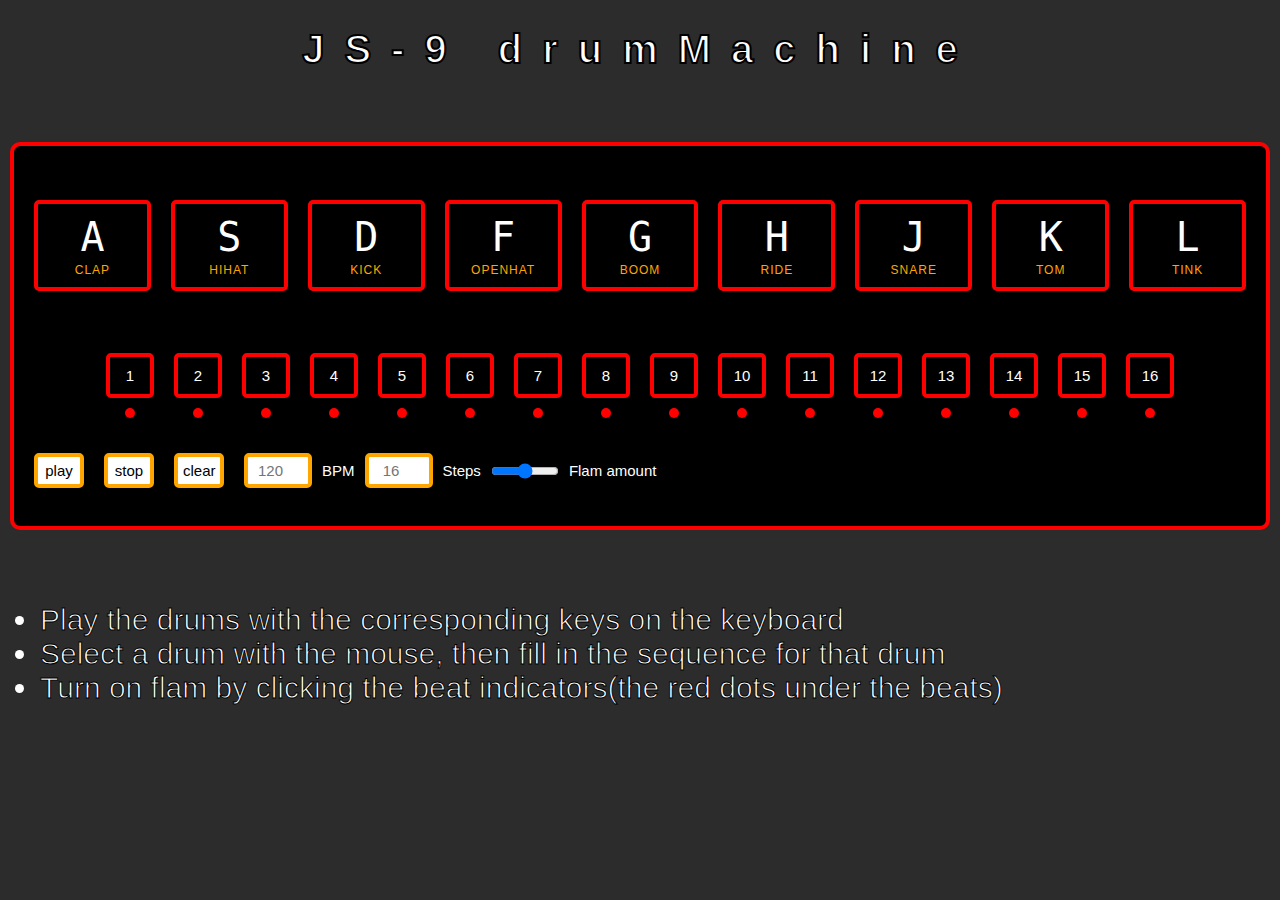
==== drumMachine2/drumMachine2.html @ 5722f447 "drumMachine" ====
<!DOCTYPE html>
<html lang="en">
<head>
    <meta charset="UTF-8">
    <meta name="viewport" content="width=device-width, initial-scale=1.0">
    <link rel="stylesheet" href="style.css">
    <title>JS9 Drum Machine</title>
</head>
<body>

  <h1 id="my-h1">JS-9 drumMachine</h1>

<br>
<br>
<br>
<div id="container2">
        <div class="keys" id="clap">
          <div data-key="65" class="key" id="clap">
            <kbd>A</kbd>
            <span class="sound">clap</span>
          </div>
          <div data-key="83" class="key" id="hihat">
            <kbd>S</kbd>
            <span class="sound">hihat</span>
          </div>
          <div data-key="68" class="key" id="kick">
            <kbd>D</kbd>
            <span class="sound">kick</span>
          </div>
          <div data-key="70" class="key" id="openhat">
            <kbd>F</kbd>
            <span class="sound">openhat</span>
          </div>
          <div data-key="71" class="key" id="boom">
            <kbd>G</kbd>
            <span class="sound">boom</span>
          </div>
          <div data-key="72" class="key" id="ride">
            <kbd>H</kbd>
            <span class="sound">ride</span>
          </div>
          <div data-key="74" class="key" id="snare">
            <kbd>J</kbd>
            <span class="sound">snare</span>
          </div>
          <div data-key="75" class="key" id="tom">
            <kbd>K</kbd>
            <span class="sound">tom</span>
          </div>
          <div data-key="76" class="key" id="tink">
            <kbd>L</kbd>
            <span class="sound">tink</span>
          </div>
        </div>
      <div id="container">        
        <div id='sequencer' class="sequencer">
          <div class='beat-cell'>
            <div class="beat">1</div>
            <div class="beatlight"></div>
          </div>
          <div class='beat-cell'>
            <div class="beat">2</div>
            <div class="beatlight"></div>
          </div>
          <div class='beat-cell'>
            <div class="beat">3</div>
            <div class="beatlight"></div>
          </div>
          <div class='beat-cell'>
            <div class="beat">4</div>
            <div class="beatlight"></div>
          </div>
          <div class='beat-cell'>
            <div class="beat">5</div>
            <div class="beatlight"></div>
          </div>
          <div class='beat-cell'>
            <div class="beat">6</div>
            <div class="beatlight"></div>
          </div>
          <div class='beat-cell'>
            <div class="beat">7</div>
            <div class="beatlight"></div>
          </div>
          <div class='beat-cell'>
            <div class="beat">8</div>
            <div class="beatlight"></div>
          </div>
          <div class='beat-cell'>
            <div class="beat">9</div>
            <div class="beatlight"></div>
          </div>
          <div class='beat-cell'>
            <div class="beat">10</div>
            <div class="beatlight"></div>
          </div>
          <div class='beat-cell'>
            <div class="beat">11</div>
            <div class="beatlight"></div>
          </div>
          <div class='beat-cell'>
            <div class="beat">12</div>
            <div class="beatlight"></div>
          </div>
          <div class='beat-cell'>
            <div class="beat">13</div>
            <div class="beatlight"></div>
          </div>
          <div class='beat-cell'>
            <div class="beat">14</div>
            <div class="beatlight"></div>
          </div>
          <div class='beat-cell'>
            <div class="beat">15</div>
            <div class="beatlight"></div>
          </div>
          <div class='beat-cell'>
            <div class="beat">16</div>
            <div class="beatlight"></div>
          </div>
        </div>
        <div class="transport">
          <button onclick='playBeat()' id='play-btn' class="button play">play</button>
          <button onclick='stopBeat()' class="button stop">stop</button>
          
          <button onclick='clearBeat()' class="button clear-beat">clear</button>
         
          <input type="number" id='bpm' class="button" placeholder="120">BPM</input>
          <input type="number" id='step-length' class="button" min="0" max="32" step="1" placeholder="16">Steps</input>
          <input type="range" id="flam-span" class="button" min="0" max="200" step="1" placeholder="40">Flam amount</input>
      </div>
        </div>
        </div>
     
        
        <audio data-key="65" src="sounds/clap.wav"></audio>
        <audio data-key="83" src="sounds/hihat.wav"></audio>
        <audio data-key="68" src="sounds/kick.wav"></audio>
        <audio data-key="70" src="sounds/openhat.wav"></audio>
        <audio data-key="71" src="sounds/boom.wav"></audio>
        <audio data-key="72" src="sounds/ride.wav"></audio>
        <audio data-key="74" src="sounds/snare.wav"></audio>
        <audio data-key="75" src="sounds/tom.wav"></audio>
        <audio data-key="76" src="sounds/tink.wav"></audio>
      <br>
      <br>
      <br>
        <ul id="my-p1"><li>Play the drums with the corresponding keys on the keyboard</li>
        <li>Select a drum with the mouse, then fill in the sequence for that drum</li>
    <li>Turn on flam by clicking the beat indicators(the red dots under the beats)</li>
        </ul>
      <script src="drumMachine2.js"></script>
</body>
</html>
---- drumMachine2/style.css ----
html {
    font-size: 10px;
    background-color: rgb(44, 44, 44);
  }
  
  body {
    margin: 0;
    padding: 0;
    font-family: sans-serif;
  }
  
  
  .keys {
    display: flex;
    flex: 1;
    min-height: 20vh;
    align-items: center;
    justify-content: center;
  }
  
  .key {
    border: .4rem solid red;
    border-radius: .5rem;
    margin: 1rem;
    font-size: 1.5rem;
    padding: 1rem .5rem;
    transition: all .07s ease;
    width: 10rem;
    text-align: center;
    color: white;
   
    text-shadow: 0 0 .5rem black;
  }
  
  .playing {
    transform: scale(1.1);
    border-color: white;
    box-shadow: 0 0 10rem yellow;
  }
  
  kbd {
    display: block;
    font-size: 4rem;
  }
  
  .sound {
    font-size: 1.2rem;
    text-transform: uppercase;
    letter-spacing: .1rem;
    color: orange;
  }

#container{
  display: inline;
}
#container2{
  border: .4rem solid red;
  border-radius: 1rem;
  margin: 1rem;
  padding: 1rem;
  background-color: black;
}
.sequencer {
    display: grid;
    grid-template-columns: auto auto auto auto auto auto auto auto auto auto auto auto auto auto auto auto;
    min-height: 10vh;
    font-size: 4rem;
    align-items: center;
    justify-content: center;

    
  }
  .transport {
    display: flex;
    flex: 10;
    min-height: 10vh;
    color: white;
    font-size: 1.5rem;
    align-items: center;
    justify-content: left;
  }
  .beat {
    border: .4rem solid red;
    border-radius: .5rem;
    margin: 1rem;
    font-size: 1.5rem;
    padding: 1rem .5rem;
    transition: all .07s ease;
    width: 3rem;
    text-align: center;
    color: white;
    background-color: black;
    text-shadow: 0 0 .5rem black;
  }
  .note-on{
    transform: scale(1.1);
    background-color: yellow; 
    border-color: red;
    box-shadow: 0 0 10rem black;
  }
  .button{
    border: .4rem solid orange;
    border-radius: .5rem;
    margin: 1rem;
    font-size: 1.5rem;
    padding:  .5rem;
    transition: all .07s ease;
    width: 5rem;
    text-align: center;
    color: black;
    background-color: white;
    
  }
  
  .beatlight {
    width: 10px;
    height: 10px;
    background-color: red;
    border-radius: 50%;
    align-items: center;
    margin-left: 42.5%;
 
  }
  .flam{
    background-color: orange;
  }
#play-btn:disabled{
      background-color: #d3d3d3;
      color: #a9a9a9;
      cursor: none;
  }
#my-h1{
  font-family: monospace bold;
  color: white;
  -moz-text-fill-color: white;
  -webkit-text-fill-color: white;
  -moz-text-stroke-color: black;
  -webkit-text-stroke-color: black;
  -moz-text-stroke-width: 2px;  
  -webkit-text-stroke-width: 2px;
  font-size: 4rem;

  text-align: center;
  font-family: monospace bold;
  text-decoration: double;
  font-size: 4rem;
  letter-spacing: 2rem;

}
#my-p1{
  color: white;
  font-size: 3rem;
  font-stretch: ultra-expanded;
  -moz-text-fill-color: white;
  -webkit-text-fill-color: white;
  -moz-text-stroke-color: black;
  -webkit-text-stroke-color: black;
  -moz-text-stroke-width: 1px;  
  -webkit-text-stroke-width: 1px;
}
.beat-cell{
  display: grid;
  grid-template-columns: auto;
  grid-template-rows: auto auto;
  justify-content: center;
  align-items: center;

}
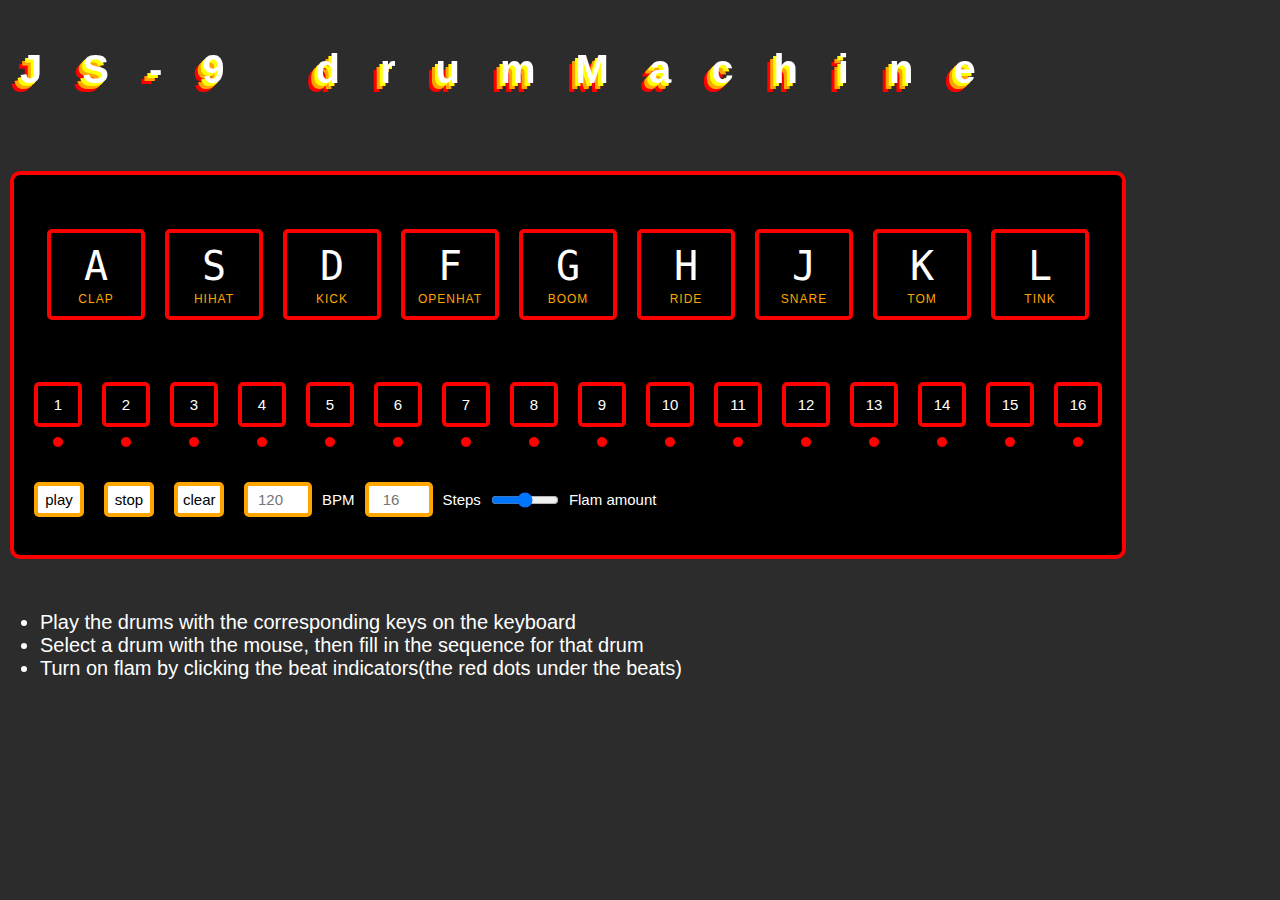
==== commit a17f71a1: "update" ====
--- a/drumMachine2/drumMachine2.html
+++ b/drumMachine2/drumMachine2.html
@@ -4,7 +4,7 @@
     <meta charset="UTF-8">
     <meta name="viewport" content="width=device-width, initial-scale=1.0">
     <link rel="stylesheet" href="style.css">
-    <title>JS9 Drum Machine</title>
+    <title>JS-9 Drum Machine</title>
 </head>
 <body>
 
@@ -127,7 +127,7 @@
          
           <input type="number" id='bpm' class="button" placeholder="120">BPM</input>
           <input type="number" id='step-length' class="button" min="0" max="32" step="1" placeholder="16">Steps</input>
-          <input type="range" id="flam-span" class="button" min="0" max="200" step="1" placeholder="40">Flam amount</input>
+          <input type="range" id="flam-span" class="button" min="0" max="100" step="1" placeholder="40">Flam amount</input>
       </div>
         </div>
         </div>
--- a/drumMachine2/style.css
+++ b/drumMachine2/style.css
@@ -1,5 +1,5 @@
 html {
-    font-size: 10px;
+  font-size: 10px;
     background-color: rgb(44, 44, 44);
   }
   
@@ -25,7 +25,7 @@
     font-size: 1.5rem;
     padding: 1rem .5rem;
     transition: all .07s ease;
-    width: 10rem;
+    width: 8rem;
     text-align: center;
     color: white;
    
@@ -54,6 +54,8 @@
   display: inline;
 }
 #container2{
+  
+  display: inline-block;
   border: .4rem solid red;
   border-radius: 1rem;
   margin: 1rem;
@@ -130,33 +132,25 @@
       cursor: none;
   }
 #my-h1{
+  display: inline-block;
+  
   font-family: monospace bold;
+  
   color: white;
-  -moz-text-fill-color: white;
-  -webkit-text-fill-color: white;
-  -moz-text-stroke-color: black;
-  -webkit-text-stroke-color: black;
-  -moz-text-stroke-width: 2px;  
-  -webkit-text-stroke-width: 2px;
+  padding: 2rem;
+  filter:  drop-shadow(-.3rem .3rem yellow) drop-shadow(-.3rem .3rem orange) drop-shadow(-.3rem .3rem red); 
+  font-size: 10rem;
+  text-align: center;
+  
+
   font-size: 4rem;
-
-  text-align: center;
-  font-family: monospace bold;
-  text-decoration: double;
-  font-size: 4rem;
-  letter-spacing: 2rem;
+  letter-spacing: 4rem;
 
 }
 #my-p1{
   color: white;
-  font-size: 3rem;
-  font-stretch: ultra-expanded;
-  -moz-text-fill-color: white;
-  -webkit-text-fill-color: white;
-  -moz-text-stroke-color: black;
-  -webkit-text-stroke-color: black;
-  -moz-text-stroke-width: 1px;  
-  -webkit-text-stroke-width: 1px;
+  font-size: 2rem;
+  
 }
 .beat-cell{
   display: grid;
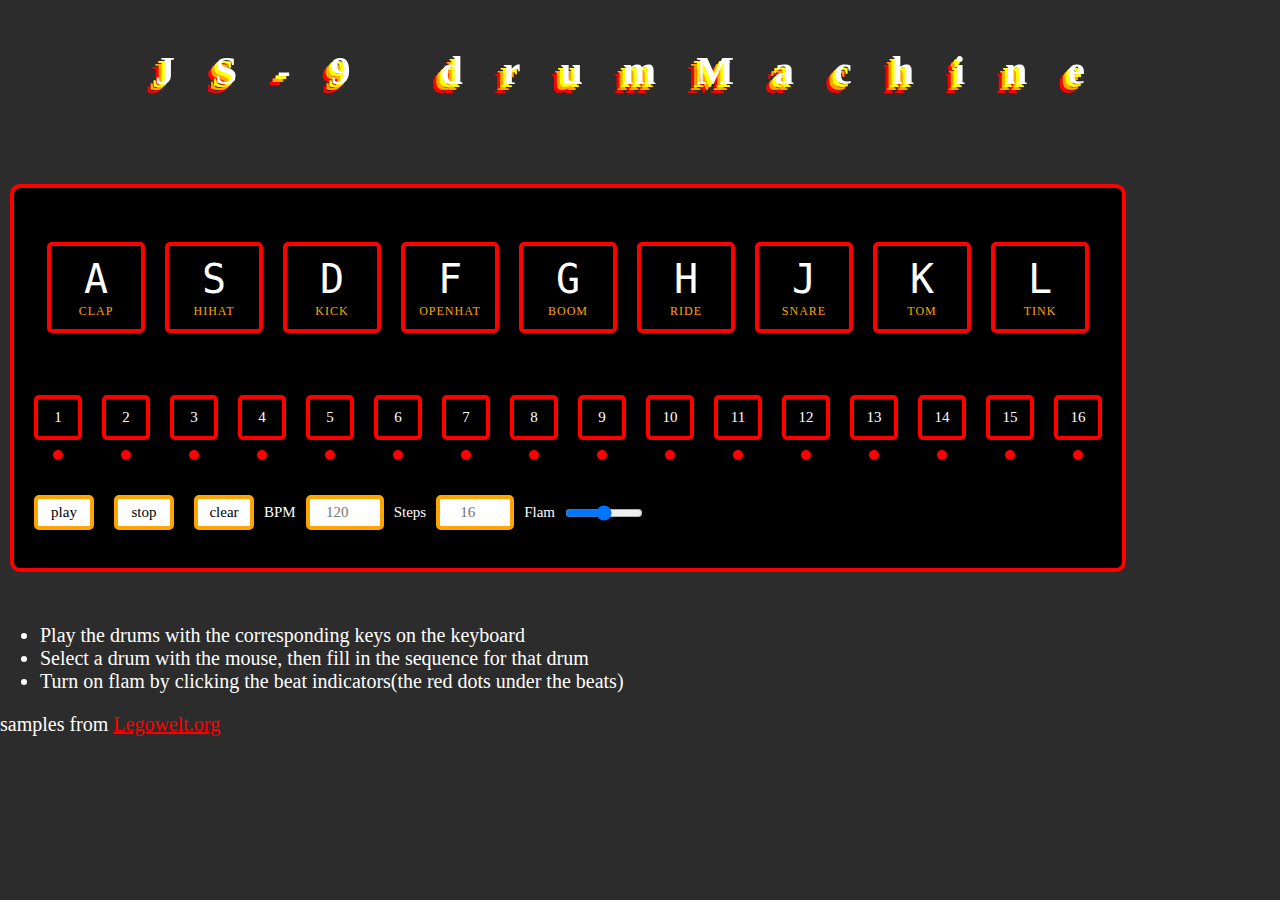
==== commit 73f5ef1a: "update 8/19" ====
--- a/drumMachine2/drumMachine2.html
+++ b/drumMachine2/drumMachine2.html
@@ -2,7 +2,7 @@
 <html lang="en">
 <head>
     <meta charset="UTF-8">
-    <meta name="viewport" content="width=device-width, initial-scale=1.0">
+    <meta name="viewport" content="width=800, initial-scale=1.0">
     <link rel="stylesheet" href="style.css">
     <title>JS-9 Drum Machine</title>
 </head>
@@ -121,13 +121,15 @@
         </div>
         <div class="transport">
           <button onclick='playBeat()' id='play-btn' class="button play">play</button>
-          <button onclick='stopBeat()' class="button stop">stop</button>
+          <button onclick='stopBeat()' id='stop-btn' class="button stop">stop</button>
           
           <button onclick='clearBeat()' class="button clear-beat">clear</button>
-         
-          <input type="number" id='bpm' class="button" placeholder="120">BPM</input>
-          <input type="number" id='step-length' class="button" min="0" max="32" step="1" placeholder="16">Steps</input>
-          <input type="range" id="flam-span" class="button" min="0" max="100" step="1" placeholder="40">Flam amount</input>
+          <label>BPM</label>
+          <input type="number" id='bpm' class="button control" placeholder="120"></input>
+          <label>Steps</label>
+          <input type="number" id='step-length' class="button control" min="0" max="32" step="1" placeholder="16"></input>
+          <label>Flam</label>
+          <input type="range" id="flam-span" class="button control" min="0" max="100" step="1" placeholder="40"></input>
       </div>
         </div>
         </div>
@@ -145,10 +147,13 @@
       <br>
       <br>
       <br>
-        <ul id="my-p1"><li>Play the drums with the corresponding keys on the keyboard</li>
-        <li>Select a drum with the mouse, then fill in the sequence for that drum</li>
-    <li>Turn on flam by clicking the beat indicators(the red dots under the beats)</li>
+        <ul id="my-p1">
+          <li>Play the drums with the corresponding keys on the keyboard</li>
+          <li>Select a drum with the mouse, then fill in the sequence for that drum</li>
+          <li>Turn on flam by clicking the beat indicators(the red dots under the beats)</li>
         </ul>
+        <p id="my-p1">samples from <a href="https://legowelt.org/">Legowelt.org</a></p>
+
       <script src="drumMachine2.js"></script>
 </body>
 </html>--- a/drumMachine2/style.css
+++ b/drumMachine2/style.css
@@ -6,7 +6,7 @@
   body {
     margin: 0;
     padding: 0;
-    font-family: sans-serif;
+    font-family: Cascadia Code;
   }
   
   
@@ -105,9 +105,10 @@
     border-radius: .5rem;
     margin: 1rem;
     font-size: 1.5rem;
+    font-family: Cascadia Code;
     padding:  .5rem;
     transition: all .07s ease;
-    width: 5rem;
+    width: 6rem;
     text-align: center;
     color: black;
     background-color: white;
@@ -132,17 +133,12 @@
       cursor: none;
   }
 #my-h1{
-  display: inline-block;
-  
-  font-family: monospace bold;
-  
+  text-align: center;
+  font-family: Cascadia Code;
   color: white;
   padding: 2rem;
-  filter:  drop-shadow(-.3rem .3rem yellow) drop-shadow(-.3rem .3rem orange) drop-shadow(-.3rem .3rem red); 
+  filter: drop-shadow(-.3rem .3rem yellow) drop-shadow(-.3rem .3rem orange) drop-shadow(-.3rem .3rem red); 
   font-size: 10rem;
-  text-align: center;
-  
-
   font-size: 4rem;
   letter-spacing: 4rem;
 
@@ -150,7 +146,7 @@
 #my-p1{
   color: white;
   font-size: 2rem;
-  
+  font-stretch: ultra-expanded;
 }
 .beat-cell{
   display: grid;
@@ -160,3 +156,20 @@
   align-items: center;
 
 }
+
+a:link {
+  color: red;
+}
+
+a:visited {
+  color: green;
+}
+
+a:hover {
+  color: hotpink;
+}
+
+a:active {
+  color: blue;
+}
+
